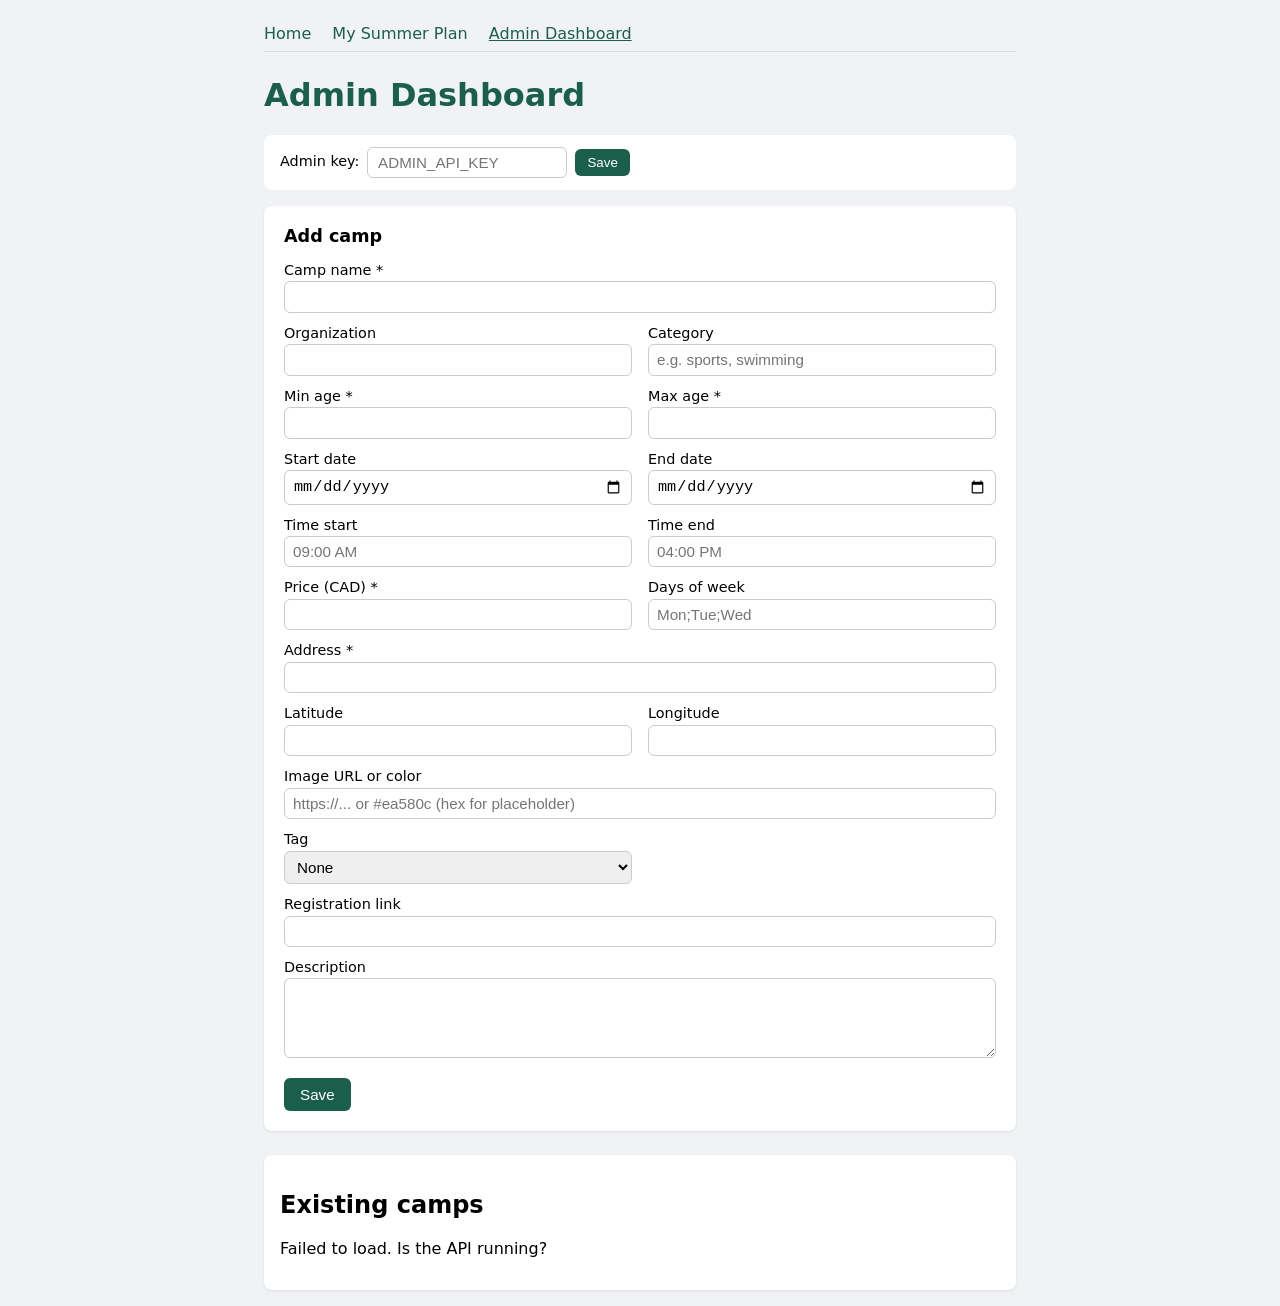
==== frontend/admin-dashboard.html @ 43dfdf32 "initial commit" ====
<!DOCTYPE html>
<html lang="en">
<head>
  <meta charset="UTF-8">
  <meta name="viewport" content="width=device-width, initial-scale=1.0">
  <title>Admin Dashboard — Summer Camp Finder</title>
  <style>
    * { box-sizing: border-box; }
    body { font-family: system-ui, -apple-system, sans-serif; max-width: 800px; margin: 0 auto; padding: 1rem 1.5rem; background: #f0f2f5; }
    .nav { margin-bottom: 1.5rem; padding: 0.5rem 0; border-bottom: 1px solid #ddd; }
    .nav a { margin-right: 1rem; color: #1a5f4a; text-decoration: none; font-weight: 500; }
    .nav a:hover { text-decoration: underline; }
    .nav a.active { text-decoration: underline; }
    h1 { color: #1a5f4a; margin-top: 0; }
    .auth-bar { background: #fff; padding: 0.75rem 1rem; border-radius: 8px; margin-bottom: 1rem; display: flex; align-items: center; gap: 0.5rem; flex-wrap: wrap; }
    .auth-bar input { padding: 0.35rem 0.6rem; border: 1px solid #ccc; border-radius: 6px; width: 200px; }
    .auth-bar button { padding: 0.35rem 0.75rem; background: #1a5f4a; color: #fff; border: none; border-radius: 6px; cursor: pointer; }
    .form-card { background: #fff; padding: 1.25rem; border-radius: 8px; margin-bottom: 1.5rem; box-shadow: 0 1px 3px rgba(0,0,0,0.08); }
    .form-card h2 { margin: 0 0 1rem 0; font-size: 1.1rem; }
    .form-grid { display: grid; grid-template-columns: 1fr 1fr; gap: 0.75rem 1rem; }
    .form-grid .full { grid-column: 1 / -1; }
    label { display: block; font-size: 0.9rem; font-weight: 500; margin-bottom: 0.2rem; }
    input, textarea, select { width: 100%; padding: 0.4rem 0.5rem; border: 1px solid #ccc; border-radius: 6px; font-size: 0.95rem; }
    textarea { min-height: 80px; resize: vertical; }
    .actions { margin-top: 1rem; display: flex; gap: 0.5rem; }
    .btn { padding: 0.5rem 1rem; border-radius: 6px; cursor: pointer; font-size: 0.95rem; border: none; }
    .btn-primary { background: #1a5f4a; color: #fff; }
    .btn-secondary { background: #e0e0e0; color: #333; }
    .btn-danger { background: #c00; color: #fff; }
    .list-card { background: #fff; padding: 1rem; border-radius: 8px; box-shadow: 0 1px 3px rgba(0,0,0,0.08); }
    .camp-row { display: flex; align-items: center; justify-content: space-between; padding: 0.5rem 0; border-bottom: 1px solid #eee; }
    .camp-row:last-child { border-bottom: none; }
    .camp-row .btns { display: flex; gap: 0.35rem; }
    .msg { padding: 0.5rem; border-radius: 6px; margin-bottom: 0.5rem; }
    .msg.ok { background: #d4edda; color: #155724; }
    .msg.err { background: #f8d7da; color: #721c24; }
    .hidden { display: none; }
    @media (max-width: 600px) { .form-grid { grid-template-columns: 1fr; } }
  </style>
</head>
<body>
  <nav class="nav">
    <a href="home-page.html">Home</a>
    <a href="my-summer-plan.html">My Summer Plan</a>
    <a href="admin-dashboard.html" class="active">Admin Dashboard</a>
  </nav>

  <h1>Admin Dashboard</h1>
  <div class="auth-bar">
    <label>Admin key:</label>
    <input type="password" id="adminKey" placeholder="ADMIN_API_KEY" />
    <button type="button" id="saveKey">Save</button>
    <span id="keySaved" style="font-size:0.85rem;color:#666;"></span>
  </div>

  <div class="form-card">
    <h2 id="formTitle">Add camp</h2>
    <div id="formMsg" class="msg hidden"></div>
    <form id="campForm">
      <input type="hidden" id="campId" />
      <div class="form-grid">
        <div class="full"><label>Camp name *</label><input type="text" id="name" required /></div>
        <div><label>Organization</label><input type="text" id="organization" /></div>
        <div><label>Category</label><input type="text" id="category" placeholder="e.g. sports, swimming" /></div>
        <div><label>Min age *</label><input type="number" id="age_min" min="0" required /></div>
        <div><label>Max age *</label><input type="number" id="age_max" min="0" required /></div>
        <div><label>Start date</label><input type="date" id="start_date" /></div>
        <div><label>End date</label><input type="date" id="end_date" /></div>
        <div><label>Time start</label><input type="text" id="time_start" placeholder="09:00 AM" /></div>
        <div><label>Time end</label><input type="text" id="time_end" placeholder="04:00 PM" /></div>
        <div><label>Price (CAD) *</label><input type="number" id="price" min="0" step="0.01" required /></div>
        <div><label>Days of week</label><input type="text" id="days_of_week" placeholder="Mon;Tue;Wed" /></div>
        <div class="full"><label>Address *</label><input type="text" id="address" required /></div>
        <div><label>Latitude</label><input type="number" id="latitude" step="any" /></div>
        <div><label>Longitude</label><input type="number" id="longitude" step="any" /></div>
        <div class="full"><label>Image URL or color</label><input type="text" id="image_url" placeholder="https://... or #ea580c (hex for placeholder)" /></div>
        <div><label>Tag</label><select id="tag"><option value="">None</option><option value="popular">Popular</option><option value="new">New</option><option value="favourite">Favourite</option></select></div>
        <div class="full"><label>Registration link</label><input type="url" id="registration_link" /></div>
        <div class="full"><label>Description</label><textarea id="description"></textarea></div>
      </div>
      <div class="actions">
        <button type="submit" class="btn btn-primary">Save</button>
        <button type="button" id="cancelEdit" class="btn btn-secondary hidden">Cancel</button>
      </div>
    </form>
  </div>

  <div class="list-card">
    <h2>Existing camps</h2>
    <div id="campList">Loading…</div>
  </div>

  <script>
    var API_BASE = window.location.protocol + '//' + window.location.hostname + ':8000';
    var KEY_STORAGE = 'summer_camp_admin_key';
    function getAdminKey() { return sessionStorage.getItem(KEY_STORAGE) || document.getElementById('adminKey').value || ''; }
    document.getElementById('saveKey').onclick = function () {
      var k = document.getElementById('adminKey').value.trim();
      if (k) { sessionStorage.setItem(KEY_STORAGE, k); document.getElementById('keySaved').textContent = 'Saved (this session)'; }
    };
    function showMsg(el, text, isErr) { el.textContent = text; el.className = 'msg ' + (isErr ? 'err' : 'ok'); el.classList.remove('hidden'); }
    function hideMsg(el) { el.classList.add('hidden'); }
    function getFormData() {
      var num = function (id) { var v = document.getElementById(id).value; return v === '' ? null : parseFloat(v); };
      return {
        name: document.getElementById('name').value.trim(),
        organization: document.getElementById('organization').value.trim() || null,
        age_min: parseInt(document.getElementById('age_min').value, 10),
        age_max: parseInt(document.getElementById('age_max').value, 10),
        start_date: document.getElementById('start_date').value || null,
        end_date: document.getElementById('end_date').value || null,
        time_start: document.getElementById('time_start').value.trim() || null,
        time_end: document.getElementById('time_end').value.trim() || null,
        price: parseFloat(document.getElementById('price').value, 10),
        category: document.getElementById('category').value.trim() || null,
        address: document.getElementById('address').value.trim(),
        latitude: num('latitude'),
        longitude: num('longitude'),
        registration_link: document.getElementById('registration_link').value.trim() || null,
        days_of_week: document.getElementById('days_of_week').value.trim() || null,
        description: document.getElementById('description').value.trim() || null,
        image_url: document.getElementById('image_url').value.trim() || null,
        tag: document.getElementById('tag').value.trim() || null
      };
    }
    function setFormData(camp) {
      document.getElementById('campId').value = camp.id || '';
      ['name','organization','category','age_min','age_max','start_date','end_date','time_start','time_end','price','days_of_week','address','latitude','longitude','image_url','tag','registration_link','description'].forEach(function (k) {
        var v = camp[k];
        if (v !== undefined && v !== null) document.getElementById(k).value = v;
      });
    }
    function clearForm() {
      document.getElementById('campForm').reset();
      document.getElementById('campId').value = '';
      document.getElementById('formTitle').textContent = 'Add camp';
      document.getElementById('cancelEdit').classList.add('hidden');
      hideMsg(document.getElementById('formMsg'));
    }
    function fetchApi(method, url, body) {
      var opts = { method: method, headers: { 'Content-Type': 'application/json' } };
      if (getAdminKey()) opts.headers['X-Admin-Key'] = getAdminKey();
      if (body) opts.body = JSON.stringify(body);
      return fetch(url, opts);
    }
    document.getElementById('campForm').onsubmit = function (e) {
      e.preventDefault();
      var msgEl = document.getElementById('formMsg');
      var id = document.getElementById('campId').value;
      var url = id ? API_BASE + '/camps/' + id : API_BASE + '/camps';
      var method = id ? 'PUT' : 'POST';
      fetchApi(method, url, getFormData())
        .then(function (res) {
          if (res.status === 401) { sessionStorage.removeItem(KEY_STORAGE); showMsg(msgEl, 'Invalid admin key.', true); return; }
          if (!res.ok) return res.json().then(function (j) { throw new Error(j.detail || res.statusText); });
          return res.json();
        })
        .then(function (camp) { if (camp) { showMsg(msgEl, id ? 'Updated.' : 'Added.', false); clearForm(); loadList(); } })
        .catch(function (err) { showMsg(msgEl, err.message || 'Request failed', true); });
    };
    document.getElementById('cancelEdit').onclick = clearForm;
    function loadList() {
      var el = document.getElementById('campList');
      fetch(API_BASE + '/camps').then(function (r) { return r.json(); })
        .then(function (camps) {
          if (camps.length === 0) { el.innerHTML = '<p style="color:#666;">No camps. Add one above.</p>'; return; }
          el.innerHTML = camps.map(function (c) {
            var price = typeof c.price === 'number' ? c.price : parseFloat(c.price);
            return '<div class="camp-row"><span><strong>' + (c.name || '').replace(/</g,'&lt;') + '</strong> · Ages ' + c.age_min + '–' + c.age_max + ' · $' + price + ' CAD</span><div class="btns"><button type="button" class="btn btn-secondary" data-id="' + c.id + '" data-action="edit">Edit</button><button type="button" class="btn btn-danger" data-id="' + c.id + '" data-action="delete">Delete</button></div></div>';
          }).join('');
          el.querySelectorAll('[data-action=edit]').forEach(function (btn) {
            btn.onclick = function () {
              fetch(API_BASE + '/camps/' + btn.getAttribute('data-id')).then(function (r) { return r.json(); })
                .then(function (camp) { setFormData(camp); document.getElementById('formTitle').textContent = 'Edit camp'; document.getElementById('cancelEdit').classList.remove('hidden'); });
            };
          });
          el.querySelectorAll('[data-action=delete]').forEach(function (btn) {
            btn.onclick = function () {
              if (!confirm('Delete this camp?')) return;
              fetchApi('DELETE', API_BASE + '/camps/' + btn.getAttribute('data-id'))
                .then(function (res) { if (res.status === 401) { alert('Set admin key first'); return; } if (!res.ok) throw new Error(); loadList(); })
                .catch(function () { alert('Delete failed'); });
            };
          });
        })
        .catch(function () { el.innerHTML = '<p class="err">Failed to load. Is the API running?</p>'; });
    }
    loadList();
  </script>
</body>
</html>
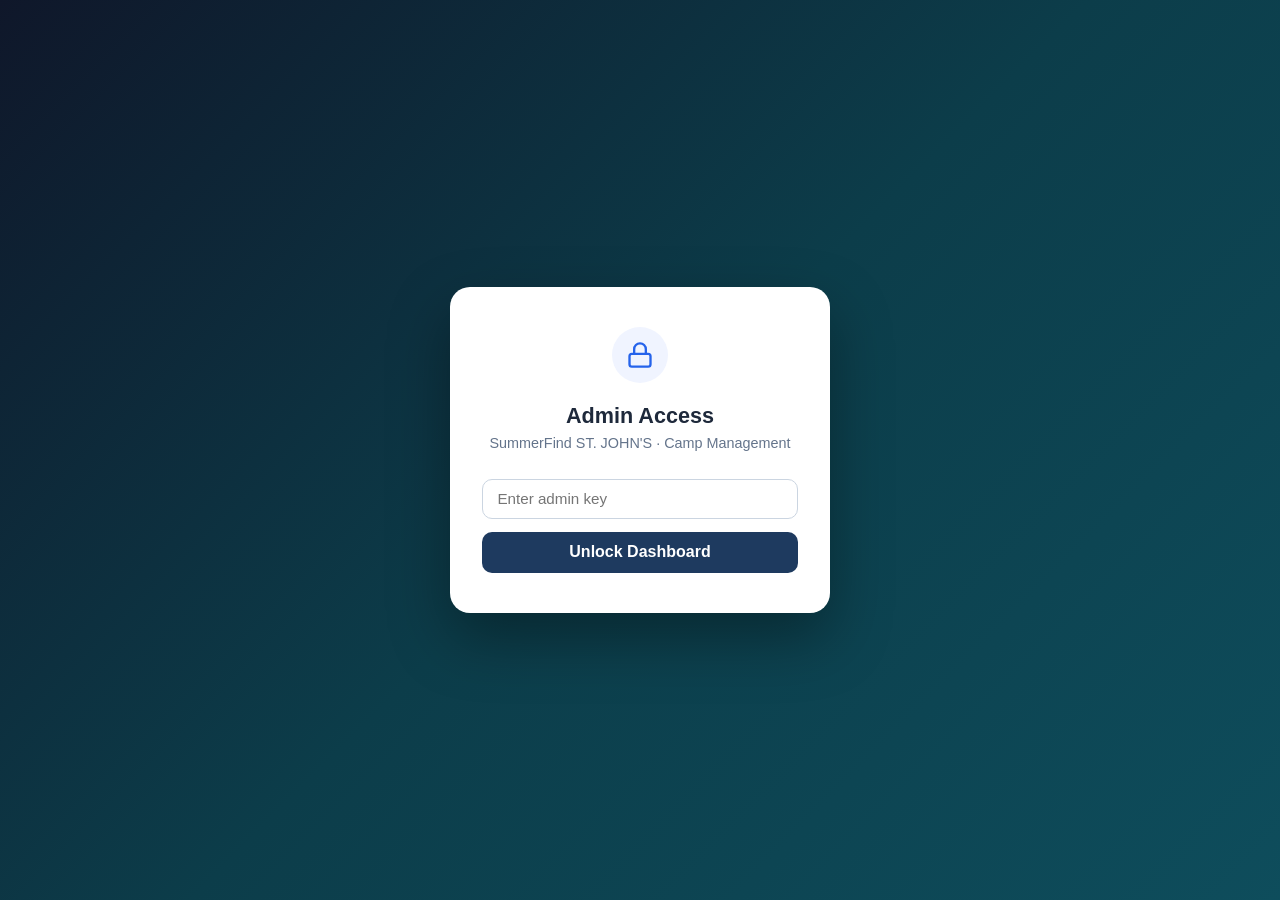
==== commit a77e659c: "admin management" ====
--- a/frontend/admin-dashboard.html
+++ b/frontend/admin-dashboard.html
@@ -1,105 +1,685 @@
 <!DOCTYPE html>
 <html lang="en">
 <head>
-  <meta charset="UTF-8">
-  <meta name="viewport" content="width=device-width, initial-scale=1.0">
-  <title>Admin Dashboard — Summer Camp Finder</title>
+  <meta charset="UTF-8" />
+  <meta name="viewport" content="width=device-width, initial-scale=1.0" />
+  <title>Admin Dashboard — SummerFind ST. JOHN'S</title>
   <style>
+    /* ── Base / shared ── */
+    :root {
+      --accent: #2563eb;
+      --accent-hover: #1d4ed8;
+      --navy: #1e3a5f;
+      --navy-hover: #16325a;
+      --radius: 12px;
+    }
     * { box-sizing: border-box; }
-    body { font-family: system-ui, -apple-system, sans-serif; max-width: 800px; margin: 0 auto; padding: 1rem 1.5rem; background: #f0f2f5; }
-    .nav { margin-bottom: 1.5rem; padding: 0.5rem 0; border-bottom: 1px solid #ddd; }
-    .nav a { margin-right: 1rem; color: #1a5f4a; text-decoration: none; font-weight: 500; }
-    .nav a:hover { text-decoration: underline; }
-    .nav a.active { text-decoration: underline; }
-    h1 { color: #1a5f4a; margin-top: 0; }
-    .auth-bar { background: #fff; padding: 0.75rem 1rem; border-radius: 8px; margin-bottom: 1rem; display: flex; align-items: center; gap: 0.5rem; flex-wrap: wrap; }
-    .auth-bar input { padding: 0.35rem 0.6rem; border: 1px solid #ccc; border-radius: 6px; width: 200px; }
-    .auth-bar button { padding: 0.35rem 0.75rem; background: #1a5f4a; color: #fff; border: none; border-radius: 6px; cursor: pointer; }
-    .form-card { background: #fff; padding: 1.25rem; border-radius: 8px; margin-bottom: 1.5rem; box-shadow: 0 1px 3px rgba(0,0,0,0.08); }
-    .form-card h2 { margin: 0 0 1rem 0; font-size: 1.1rem; }
+    body {
+      margin: 0;
+      min-height: 100vh;
+      font-family: -apple-system, BlinkMacSystemFont, "Segoe UI", Roboto, "Helvetica Neue", Arial, sans-serif;
+      background: #eef1f5;
+      color: #1e293b;
+    }
+
+    /* ── Header ── */
+    .header {
+      background: #fff;
+      box-shadow: 0 1px 3px rgba(0,0,0,0.08);
+      position: sticky;
+      top: 0;
+      z-index: 100;
+    }
+    .header-inner {
+      display: flex;
+      align-items: center;
+      justify-content: space-between;
+      padding: 0.85rem 2rem;
+      max-width: 1200px;
+      margin: 0 auto;
+      gap: 1rem;
+    }
+    .logo {
+      display: flex;
+      align-items: center;
+      gap: 0.5rem;
+      text-decoration: none;
+      color: var(--navy);
+      font-weight: 700;
+      font-size: 1.15rem;
+      white-space: nowrap;
+    }
+    .logo-icon-wrap {
+      display: flex; align-items: center; justify-content: center;
+      width: 36px; height: 36px;
+      background: #f0f4ff;
+      border-radius: 50%;
+    }
+    .logo-icon { width: 22px; height: 22px; color: var(--accent); }
+    .logo-sub { display: block; font-size: 0.65rem; font-weight: 600; color: #64748b; }
+    .nav { display: flex; gap: 0.25rem; }
+    .nav-link {
+      display: inline-flex; align-items: center; gap: 0.35rem;
+      padding: 0.45rem 0.85rem;
+      border-radius: 8px;
+      text-decoration: none;
+      color: #475569;
+      font-size: 0.9rem; font-weight: 500;
+      transition: background 0.15s, color 0.15s;
+    }
+    .nav-link:hover { background: #f1f5f9; color: #1e293b; }
+    .nav-link.active { background: var(--accent); color: #fff; }
+    .nav-icon { width: 16px; height: 16px; flex-shrink: 0; }
+    .btn-header {
+      display: inline-flex; align-items: center; gap: 0.4rem;
+      padding: 0.5rem 1.1rem;
+      background: var(--navy); color: #fff;
+      border-radius: 10px;
+      text-decoration: none;
+      font-size: 0.9rem; font-weight: 600;
+      transition: background 0.15s;
+      white-space: nowrap;
+    }
+    .btn-header:hover { background: var(--navy-hover); }
+    .btn-header svg { width: 16px; height: 16px; }
+
+    /* ── Auth bar ── */
+    .auth-bar {
+      background: #fff3cd;
+      border-bottom: 1px solid #fde68a;
+      padding: 0.5rem 2rem;
+    }
+    .auth-bar-inner {
+      max-width: 1200px;
+      margin: 0 auto;
+      display: flex;
+      align-items: center;
+      gap: 0.6rem;
+      flex-wrap: wrap;
+      font-size: 0.85rem;
+    }
+    .auth-bar label { font-weight: 600; color: #92400e; white-space: nowrap; }
+    .auth-bar input {
+      padding: 0.3rem 0.6rem;
+      border: 1px solid #fcd34d;
+      border-radius: 7px;
+      font-size: 0.85rem;
+      width: 200px;
+      background: #fffbeb;
+    }
+    .auth-bar button {
+      padding: 0.3rem 0.8rem;
+      background: var(--navy);
+      color: #fff;
+      border: none;
+      border-radius: 7px;
+      font-size: 0.85rem;
+      cursor: pointer;
+    }
+    #keySaved { color: #065f46; font-size: 0.8rem; }
+
+    /* ── Main ── */
+    .admin-main { padding: 2rem 1.5rem 4rem; }
+    .admin-wrap { max-width: 1200px; margin: 0 auto; }
+
+    /* ── Dashboard header ── */
+    .dashboard-head {
+      display: flex;
+      flex-wrap: wrap;
+      align-items: flex-end;
+      justify-content: space-between;
+      gap: 1rem;
+      margin-bottom: 2rem;
+    }
+    .dashboard-title { font-size: 1.75rem; font-weight: 800; color: #1e293b; margin: 0 0 0.25rem; }
+    .dashboard-subtitle { font-size: 0.95rem; color: #64748b; margin: 0; }
+    .btn-add-camp {
+      display: inline-flex; align-items: center; gap: 0.5rem;
+      padding: 0.65rem 1.25rem;
+      background: var(--navy); color: #fff;
+      border: none; border-radius: var(--radius);
+      font-size: 0.95rem; font-weight: 600;
+      cursor: pointer;
+      transition: background 0.2s;
+    }
+    .btn-add-camp:hover { background: var(--navy-hover); }
+    .btn-add-camp svg { width: 20px; height: 20px; }
+
+    /* ── Stat cards ── */
+    .stat-cards {
+      display: grid;
+      grid-template-columns: repeat(4, 1fr);
+      gap: 1.25rem;
+      margin-bottom: 2rem;
+    }
+    @media (max-width: 900px) { .stat-cards { grid-template-columns: repeat(2, 1fr); } }
+    @media (max-width: 480px) { .stat-cards { grid-template-columns: 1fr; } }
+    .stat-card {
+      display: flex; align-items: center; gap: 1rem;
+      padding: 1.25rem;
+      background: #fff;
+      border-radius: var(--radius);
+      box-shadow: 0 1px 3px rgba(0,0,0,0.08);
+    }
+    .stat-card-icon {
+      display: flex; align-items: center; justify-content: center;
+      width: 48px; height: 48px;
+      border-radius: 50%;
+      flex-shrink: 0;
+    }
+    .stat-card-icon svg { width: 24px; height: 24px; }
+    .stat-icon-blue   { background: #dbeafe; color: #2563eb; }
+    .stat-icon-purple { background: #ede9fe; color: #7c3aed; }
+    .stat-icon-green  { background: #dcfce7; color: #22c55e; }
+    .stat-icon-orange { background: #ffedd5; color: #ea580c; }
+    .stat-card-content { display: flex; flex-direction: column; gap: 0.15rem; }
+    .stat-card-value { font-size: 1.5rem; font-weight: 700; color: #1e293b; }
+    .stat-card-label { font-size: 0.85rem; color: #64748b; }
+
+    /* ── Table card ── */
+    .table-card {
+      background: #fff;
+      border-radius: var(--radius);
+      box-shadow: 0 1px 3px rgba(0,0,0,0.08);
+      overflow: hidden;
+    }
+    .table-card-head {
+      display: flex; align-items: center; gap: 0.5rem;
+      padding: 1.25rem 1.5rem;
+      border-bottom: 1px solid #e2e8f0;
+    }
+    .table-head-icon { width: 22px; height: 22px; color: #64748b; }
+    .table-card-title { font-size: 1.1rem; font-weight: 700; color: #1e293b; margin: 0; }
+    .table-wrap { overflow-x: auto; }
+    .admin-table { width: 100%; border-collapse: collapse; font-size: 0.9rem; }
+    .admin-table th {
+      text-align: left;
+      padding: 0.85rem 1.25rem;
+      font-weight: 600; font-size: 0.75rem; letter-spacing: 0.05em;
+      color: #64748b; text-transform: uppercase;
+      background: #f8fafc;
+      border-bottom: 1px solid #e2e8f0;
+    }
+    .admin-table td {
+      padding: 1rem 1.25rem;
+      color: #334155;
+      border-bottom: 1px solid #f1f5f9;
+    }
+    .admin-table tbody tr:nth-child(even) { background: #fafbfc; }
+    .admin-table tbody tr:hover { background: #f0f4ff; }
+    .admin-table td strong { color: #1e293b; }
+    .category-badge {
+      display: inline-block;
+      padding: 0.25rem 0.65rem;
+      background: #f1f5f9; color: #475569;
+      border-radius: 999px;
+      font-size: 0.8rem; font-weight: 500;
+    }
+    .action-btns { display: flex; align-items: center; gap: 0.35rem; }
+    .action-btn {
+      display: inline-flex; align-items: center; justify-content: center;
+      width: 32px; height: 32px;
+      padding: 0;
+      border: 1px solid transparent;
+      border-radius: 50%;
+      background: transparent;
+      cursor: pointer;
+      transition: background 0.15s, border-color 0.15s;
+    }
+    .action-btn svg { width: 16px; height: 16px; }
+    .action-edit   { border-color: #2563eb; color: #2563eb; }
+    .action-edit:hover   { background: #dbeafe; }
+    .action-delete { border-color: #dc2626; color: #dc2626; }
+    .action-delete:hover { background: #fee2e2; }
+    .action-view   { border-color: #0891b2; color: #0891b2; }
+    .action-view:hover   { background: #cffafe; }
+    .empty-row td { text-align: center; color: #94a3b8; padding: 2.5rem; }
+
+    /* ── Modal ── */
+    .modal-backdrop {
+      display: none;
+      position: fixed; inset: 0;
+      background: rgba(15,23,42,0.5);
+      z-index: 200;
+      align-items: flex-start;
+      justify-content: center;
+      padding: 2rem 1rem;
+      overflow-y: auto;
+    }
+    .modal-backdrop.open { display: flex; }
+    .modal {
+      background: #fff;
+      border-radius: 16px;
+      width: 100%;
+      max-width: 680px;
+      box-shadow: 0 20px 60px rgba(0,0,0,0.25);
+      margin: auto;
+    }
+    .modal-header {
+      display: flex; align-items: center; justify-content: space-between;
+      padding: 1.25rem 1.5rem;
+      border-bottom: 1px solid #e2e8f0;
+    }
+    .modal-title { font-size: 1.15rem; font-weight: 700; color: #1e293b; margin: 0; }
+    .modal-close {
+      background: none; border: none; cursor: pointer;
+      color: #64748b; padding: 0.25rem;
+      border-radius: 6px;
+      display: flex;
+      transition: color 0.15s, background 0.15s;
+    }
+    .modal-close:hover { color: #1e293b; background: #f1f5f9; }
+    .modal-close svg { width: 22px; height: 22px; }
+    .modal-body { padding: 1.5rem; }
+    .modal-msg { padding: 0.6rem 0.9rem; border-radius: 8px; margin-bottom: 1rem; font-size: 0.9rem; }
+    .modal-msg.ok  { background: #d1fae5; color: #065f46; }
+    .modal-msg.err { background: #fee2e2; color: #991b1b; }
+    .hidden { display: none !important; }
+
+    /* Form grid inside modal */
     .form-grid { display: grid; grid-template-columns: 1fr 1fr; gap: 0.75rem 1rem; }
     .form-grid .full { grid-column: 1 / -1; }
-    label { display: block; font-size: 0.9rem; font-weight: 500; margin-bottom: 0.2rem; }
-    input, textarea, select { width: 100%; padding: 0.4rem 0.5rem; border: 1px solid #ccc; border-radius: 6px; font-size: 0.95rem; }
-    textarea { min-height: 80px; resize: vertical; }
-    .actions { margin-top: 1rem; display: flex; gap: 0.5rem; }
-    .btn { padding: 0.5rem 1rem; border-radius: 6px; cursor: pointer; font-size: 0.95rem; border: none; }
-    .btn-primary { background: #1a5f4a; color: #fff; }
-    .btn-secondary { background: #e0e0e0; color: #333; }
-    .btn-danger { background: #c00; color: #fff; }
-    .list-card { background: #fff; padding: 1rem; border-radius: 8px; box-shadow: 0 1px 3px rgba(0,0,0,0.08); }
-    .camp-row { display: flex; align-items: center; justify-content: space-between; padding: 0.5rem 0; border-bottom: 1px solid #eee; }
-    .camp-row:last-child { border-bottom: none; }
-    .camp-row .btns { display: flex; gap: 0.35rem; }
-    .msg { padding: 0.5rem; border-radius: 6px; margin-bottom: 0.5rem; }
-    .msg.ok { background: #d4edda; color: #155724; }
-    .msg.err { background: #f8d7da; color: #721c24; }
-    .hidden { display: none; }
-    @media (max-width: 600px) { .form-grid { grid-template-columns: 1fr; } }
+    @media (max-width: 520px) { .form-grid { grid-template-columns: 1fr; } }
+    .form-field label { display: block; font-size: 0.85rem; font-weight: 600; color: #475569; margin-bottom: 0.3rem; }
+    .form-field input,
+    .form-field select,
+    .form-field textarea {
+      width: 100%; padding: 0.5rem 0.65rem;
+      border: 1px solid #cbd5e1; border-radius: 8px;
+      font-size: 0.9rem; color: #1e293b;
+      background: #fff;
+      transition: border-color 0.15s, box-shadow 0.15s;
+    }
+    .form-field input:focus,
+    .form-field select:focus,
+    .form-field textarea:focus {
+      outline: none;
+      border-color: var(--accent);
+      box-shadow: 0 0 0 3px rgba(37,99,235,0.12);
+    }
+    .form-field textarea { min-height: 80px; resize: vertical; }
+    .modal-actions {
+      display: flex; gap: 0.6rem; justify-content: flex-end;
+      margin-top: 1.25rem;
+    }
+    .btn-modal-save {
+      padding: 0.55rem 1.3rem;
+      background: var(--navy); color: #fff;
+      border: none; border-radius: 9px;
+      font-size: 0.95rem; font-weight: 600;
+      cursor: pointer; transition: background 0.15s;
+    }
+    .btn-modal-save:hover { background: var(--navy-hover); }
+    .btn-modal-cancel {
+      padding: 0.55rem 1.1rem;
+      background: #e2e8f0; color: #475569;
+      border: none; border-radius: 9px;
+      font-size: 0.95rem; font-weight: 500;
+      cursor: pointer; transition: background 0.15s;
+    }
+    .btn-modal-cancel:hover { background: #cbd5e1; }
+
+    @media (max-width: 700px) {
+      .header-inner { padding: 0.75rem 1rem; }
+      .admin-main { padding: 1.25rem 1rem 3rem; }
+      .nav-link span { display: none; }
+    }
+
+    /* ── Login gate ── */
+    #loginGate {
+      position: fixed; inset: 0; z-index: 1000;
+      background: linear-gradient(135deg, #0f172a 0%, #0c3d4a 50%, #0e4d5c 100%);
+      display: flex; align-items: center; justify-content: center;
+      padding: 1.5rem;
+    }
+    #loginGate.hidden { display: none; }
+    .login-card {
+      background: #fff;
+      border-radius: 20px;
+      padding: 2.5rem 2rem;
+      width: 100%; max-width: 380px;
+      box-shadow: 0 25px 60px rgba(0,0,0,0.35);
+      text-align: center;
+    }
+    .login-icon {
+      width: 56px; height: 56px;
+      background: #f0f4ff; border-radius: 50%;
+      display: flex; align-items: center; justify-content: center;
+      margin: 0 auto 1.25rem;
+    }
+    .login-icon svg { width: 28px; height: 28px; color: var(--accent); }
+    .login-title { font-size: 1.35rem; font-weight: 800; color: #1e293b; margin: 0 0 0.35rem; }
+    .login-sub   { font-size: 0.9rem; color: #64748b; margin: 0 0 1.75rem; }
+    .login-input {
+      width: 100%; padding: 0.65rem 0.9rem;
+      border: 1.5px solid #cbd5e1; border-radius: 10px;
+      font-size: 0.95rem; color: #1e293b;
+      margin-bottom: 0.85rem;
+      transition: border-color 0.15s, box-shadow 0.15s;
+    }
+    .login-input:focus { outline: none; border-color: var(--accent); box-shadow: 0 0 0 3px rgba(37,99,235,0.12); }
+    .login-btn {
+      width: 100%; padding: 0.7rem;
+      background: var(--navy); color: #fff;
+      border: none; border-radius: 10px;
+      font-size: 1rem; font-weight: 600;
+      cursor: pointer; transition: background 0.15s;
+    }
+    .login-btn:hover { background: var(--navy-hover); }
+    .login-btn:disabled { background: #94a3b8; cursor: not-allowed; }
+    .login-err {
+      margin-top: 0.75rem;
+      padding: 0.5rem 0.75rem;
+      background: #fee2e2; color: #991b1b;
+      border-radius: 8px; font-size: 0.85rem;
+    }
+    .logout-btn {
+      display: inline-flex; align-items: center; gap: 0.35rem;
+      padding: 0.35rem 0.8rem;
+      background: none; border: 1px solid #e2e8f0;
+      border-radius: 8px; color: #64748b;
+      font-size: 0.8rem; cursor: pointer;
+      transition: background 0.15s, color 0.15s;
+    }
+    .logout-btn:hover { background: #fee2e2; color: #dc2626; border-color: #fca5a5; }
+    .logout-btn svg { width: 14px; height: 14px; }
   </style>
 </head>
 <body>
-  <nav class="nav">
-    <a href="home-page.html">Home</a>
-    <a href="my-summer-plan.html">My Summer Plan</a>
-    <a href="admin-dashboard.html" class="active">Admin Dashboard</a>
-  </nav>
-
-  <h1>Admin Dashboard</h1>
-  <div class="auth-bar">
-    <label>Admin key:</label>
-    <input type="password" id="adminKey" placeholder="ADMIN_API_KEY" />
-    <button type="button" id="saveKey">Save</button>
-    <span id="keySaved" style="font-size:0.85rem;color:#666;"></span>
+
+  <!-- Login gate (covers everything until authenticated) -->
+  <div id="loginGate">
+    <div class="login-card">
+      <div class="login-icon">
+        <svg viewBox="0 0 24 24" fill="none" stroke="currentColor" stroke-width="2">
+          <rect x="3" y="11" width="18" height="11" rx="2"/><path d="M7 11V7a5 5 0 0110 0v4"/>
+        </svg>
+      </div>
+      <h1 class="login-title">Admin Access</h1>
+      <p class="login-sub">SummerFind ST. JOHN'S · Camp Management</p>
+      <input type="password" id="loginKey" class="login-input" placeholder="Enter admin key" autocomplete="current-password" />
+      <button type="button" id="loginBtn" class="login-btn">Unlock Dashboard</button>
+      <div id="loginErr" class="login-err hidden"></div>
+    </div>
   </div>
 
-  <div class="form-card">
-    <h2 id="formTitle">Add camp</h2>
-    <div id="formMsg" class="msg hidden"></div>
-    <form id="campForm">
-      <input type="hidden" id="campId" />
-      <div class="form-grid">
-        <div class="full"><label>Camp name *</label><input type="text" id="name" required /></div>
-        <div><label>Organization</label><input type="text" id="organization" /></div>
-        <div><label>Category</label><input type="text" id="category" placeholder="e.g. sports, swimming" /></div>
-        <div><label>Min age *</label><input type="number" id="age_min" min="0" required /></div>
-        <div><label>Max age *</label><input type="number" id="age_max" min="0" required /></div>
-        <div><label>Start date</label><input type="date" id="start_date" /></div>
-        <div><label>End date</label><input type="date" id="end_date" /></div>
-        <div><label>Time start</label><input type="text" id="time_start" placeholder="09:00 AM" /></div>
-        <div><label>Time end</label><input type="text" id="time_end" placeholder="04:00 PM" /></div>
-        <div><label>Price (CAD) *</label><input type="number" id="price" min="0" step="0.01" required /></div>
-        <div><label>Days of week</label><input type="text" id="days_of_week" placeholder="Mon;Tue;Wed" /></div>
-        <div class="full"><label>Address *</label><input type="text" id="address" required /></div>
-        <div><label>Latitude</label><input type="number" id="latitude" step="any" /></div>
-        <div><label>Longitude</label><input type="number" id="longitude" step="any" /></div>
-        <div class="full"><label>Image URL or color</label><input type="text" id="image_url" placeholder="https://... or #ea580c (hex for placeholder)" /></div>
-        <div><label>Tag</label><select id="tag"><option value="">None</option><option value="popular">Popular</option><option value="new">New</option><option value="favourite">Favourite</option></select></div>
-        <div class="full"><label>Registration link</label><input type="url" id="registration_link" /></div>
-        <div class="full"><label>Description</label><textarea id="description"></textarea></div>
+  <!-- Header -->
+  <header class="header">
+    <div class="header-inner">
+      <a href="home-page.html" class="logo">
+        <span class="logo-icon-wrap">
+          <svg class="logo-icon" viewBox="0 0 24 24" fill="none" stroke="currentColor" stroke-width="2">
+            <circle cx="12" cy="12" r="5"/><path d="M12 1v2M12 21v2M4.22 4.22l1.42 1.42M18.36 18.36l1.42 1.42M1 12h2M21 12h2M4.22 19.78l1.42-1.42M18.36 5.64l1.42-1.42"/>
+          </svg>
+        </span>
+        <span>SummerFind <span class="logo-sub">ST. JOHN'S</span></span>
+      </a>
+      <nav class="nav">
+        <a href="home-page.html" class="nav-link">
+          <svg class="nav-icon" viewBox="0 0 24 24" fill="none" stroke="currentColor" stroke-width="2"><circle cx="11" cy="11" r="8"/><path d="M21 21l-4.35-4.35"/></svg>
+          <span>Find Camps</span>
+        </a>
+        <a href="my-summer-plan.html" class="nav-link">
+          <svg class="nav-icon" viewBox="0 0 24 24" fill="none" stroke="currentColor" stroke-width="2"><rect x="3" y="4" width="18" height="18" rx="2"/><path d="M16 2v4M8 2v4M3 10h18"/></svg>
+          <span>My Summer Plan</span>
+        </a>
+        <a href="admin-dashboard.html" class="nav-link active">
+          <svg class="nav-icon" viewBox="0 0 24 24" fill="none" stroke="currentColor" stroke-width="2"><circle cx="12" cy="12" r="3"/><path d="M12 1v2M12 21v2M4.22 4.22l1.42 1.42M18.36 18.36l1.42 1.42M1 12h2M21 12h2M4.22 19.78l1.42-1.42M18.36 5.64l1.42-1.42"/></svg>
+          <span>Admin</span>
+        </a>
+      </nav>
+      <a href="home-page.html" class="btn-header">
+        <svg viewBox="0 0 24 24" fill="none" stroke="currentColor" stroke-width="2"><circle cx="11" cy="11" r="8"/><path d="M21 21l-4.35-4.35"/></svg>
+        Search Camps
+      </a>
+      <button type="button" class="logout-btn" id="logoutBtn" title="Sign out">
+        <svg viewBox="0 0 24 24" fill="none" stroke="currentColor" stroke-width="2"><path d="M9 21H5a2 2 0 01-2-2V5a2 2 0 012-2h4M16 17l5-5-5-5M21 12H9"/></svg>
+        Sign out
+      </button>
+    </div>
+  </header>
+
+  <main class="admin-main">
+    <div class="admin-wrap">
+
+      <!-- Dashboard header -->
+      <div class="dashboard-head">
+        <div>
+          <h1 class="dashboard-title">Admin Dashboard</h1>
+          <p class="dashboard-subtitle">Manage summer camp listings for St. John's</p>
+        </div>
+        <button type="button" class="btn-add-camp" id="btnAddCamp">
+          <svg viewBox="0 0 24 24" fill="none" stroke="currentColor" stroke-width="2"><path d="M12 5v14M5 12h14"/></svg>
+          Add New Camp
+        </button>
       </div>
-      <div class="actions">
-        <button type="submit" class="btn btn-primary">Save</button>
-        <button type="button" id="cancelEdit" class="btn btn-secondary hidden">Cancel</button>
+
+      <!-- Stat cards -->
+      <div class="stat-cards">
+        <div class="stat-card">
+          <div class="stat-card-icon stat-icon-blue">
+            <svg viewBox="0 0 24 24" fill="none" stroke="currentColor" stroke-width="2"><path d="M4 10h16v10H4z"/><path d="M4 10l4-6 4 4 4-4 4 6"/></svg>
+          </div>
+          <div class="stat-card-content">
+            <span class="stat-card-value" id="statTotal">—</span>
+            <span class="stat-card-label">Total Camps</span>
+          </div>
+        </div>
+        <div class="stat-card">
+          <div class="stat-card-icon stat-icon-purple">
+            <svg viewBox="0 0 24 24" fill="none" stroke="currentColor" stroke-width="2"><path d="M20.59 13.41l-7.17 7.17a2 2 0 01-2.83 0L2 12V2h10l8.59 8.59a2 2 0 010 2.82z"/><line x1="7" y1="7" x2="7.01" y2="7"/></svg>
+          </div>
+          <div class="stat-card-content">
+            <span class="stat-card-value" id="statCategories">—</span>
+            <span class="stat-card-label">Categories</span>
+          </div>
+        </div>
+        <div class="stat-card">
+          <div class="stat-card-icon stat-icon-green">
+            <svg viewBox="0 0 24 24" fill="none" stroke="currentColor" stroke-width="2"><line x1="12" y1="1" x2="12" y2="23"/><path d="M17 5H9.5a3.5 3.5 0 000 7h5a3.5 3.5 0 010 7H6"/></svg>
+          </div>
+          <div class="stat-card-content">
+            <span class="stat-card-value" id="statAvgPrice">—</span>
+            <span class="stat-card-label">Avg. Price</span>
+          </div>
+        </div>
+        <div class="stat-card">
+          <div class="stat-card-icon stat-icon-orange">
+            <svg viewBox="0 0 24 24" fill="none" stroke="currentColor" stroke-width="2"><path d="M17 21v-2a4 4 0 00-4-4H5a4 4 0 00-4 4v2"/><circle cx="9" cy="7" r="4"/><path d="M23 21v-2a4 4 0 00-3-3.87M16 3.13a4 4 0 010 7.75"/></svg>
+          </div>
+          <div class="stat-card-content">
+            <span class="stat-card-value" id="statAgeRange">—</span>
+            <span class="stat-card-label">Age Range</span>
+          </div>
+        </div>
       </div>
-    </form>
+
+      <!-- Camps table -->
+      <div class="table-card">
+        <div class="table-card-head">
+          <svg class="table-head-icon" viewBox="0 0 24 24" fill="none" stroke="currentColor" stroke-width="2"><line x1="8" y1="6" x2="21" y2="6"/><line x1="8" y1="12" x2="21" y2="12"/><line x1="8" y1="18" x2="21" y2="18"/><line x1="3" y1="6" x2="3.01" y2="6"/><line x1="3" y1="12" x2="3.01" y2="12"/><line x1="3" y1="18" x2="3.01" y2="18"/></svg>
+          <h2 class="table-card-title" id="tableTitle">All Camps</h2>
+        </div>
+        <div class="table-wrap">
+          <table class="admin-table">
+            <thead>
+              <tr>
+                <th>Camp Name</th>
+                <th>Organization</th>
+                <th>Ages</th>
+                <th>Dates</th>
+                <th>Price</th>
+                <th>Category</th>
+                <th>Actions</th>
+              </tr>
+            </thead>
+            <tbody id="campTableBody">
+              <tr><td colspan="7" style="text-align:center;padding:2rem;color:#94a3b8;">Loading…</td></tr>
+            </tbody>
+          </table>
+        </div>
+      </div>
+
+    </div>
+  </main>
+
+  <!-- Add / Edit Modal -->
+  <div class="modal-backdrop" id="modalBackdrop">
+    <div class="modal" role="dialog" aria-modal="true" aria-labelledby="modalTitle">
+      <div class="modal-header">
+        <h2 class="modal-title" id="modalTitle">Add New Camp</h2>
+        <button class="modal-close" id="modalClose" aria-label="Close">
+          <svg viewBox="0 0 24 24" fill="none" stroke="currentColor" stroke-width="2"><path d="M18 6L6 18M6 6l12 12"/></svg>
+        </button>
+      </div>
+      <div class="modal-body">
+        <div id="modalMsg" class="modal-msg hidden"></div>
+        <form id="campForm">
+          <input type="hidden" id="campId" />
+          <div class="form-grid">
+            <div class="form-field full"><label>Camp name *</label><input type="text" id="name" required /></div>
+            <div class="form-field"><label>Organization</label><input type="text" id="organization" /></div>
+            <div class="form-field"><label>Category</label><input type="text" id="category" placeholder="e.g. sports, swimming" /></div>
+            <div class="form-field"><label>Min age *</label><input type="number" id="age_min" min="0" required /></div>
+            <div class="form-field"><label>Max age *</label><input type="number" id="age_max" min="0" required /></div>
+            <div class="form-field"><label>Start date</label><input type="date" id="start_date" /></div>
+            <div class="form-field"><label>End date</label><input type="date" id="end_date" /></div>
+            <div class="form-field"><label>Time start</label><input type="text" id="time_start" placeholder="09:00 AM" /></div>
+            <div class="form-field"><label>Time end</label><input type="text" id="time_end" placeholder="04:00 PM" /></div>
+            <div class="form-field"><label>Price (CAD) *</label><input type="number" id="price" min="0" step="0.01" required /></div>
+            <div class="form-field"><label>Days of week</label><input type="text" id="days_of_week" placeholder="Mon;Tue;Wed" /></div>
+            <div class="form-field full"><label>Address *</label><input type="text" id="address" required /></div>
+            <div class="form-field"><label>Latitude</label><input type="number" id="latitude" step="any" /></div>
+            <div class="form-field"><label>Longitude</label><input type="number" id="longitude" step="any" /></div>
+            <div class="form-field full"><label>Image URL or hex color</label><input type="text" id="image_url" placeholder="https://... or #ea580c" /></div>
+            <div class="form-field"><label>Tag</label><select id="tag"><option value="">None</option><option value="popular">Popular</option><option value="new">New</option><option value="favourite">Favourite</option></select></div>
+            <div class="form-field full"><label>Registration link</label><input type="url" id="registration_link" /></div>
+            <div class="form-field full"><label>Description</label><textarea id="description"></textarea></div>
+          </div>
+          <div class="modal-actions">
+            <button type="button" class="btn-modal-cancel" id="modalCancel">Cancel</button>
+            <button type="submit" class="btn-modal-save" id="modalSave">Save Camp</button>
+          </div>
+        </form>
+      </div>
+    </div>
   </div>
 
-  <div class="list-card">
-    <h2>Existing camps</h2>
-    <div id="campList">Loading…</div>
-  </div>
-
   <script>
-    var API_BASE = window.location.protocol + '//' + window.location.hostname + ':8000';
+    var API_BASE = '/api';
     var KEY_STORAGE = 'summer_camp_admin_key';
-    function getAdminKey() { return sessionStorage.getItem(KEY_STORAGE) || document.getElementById('adminKey').value || ''; }
-    document.getElementById('saveKey').onclick = function () {
-      var k = document.getElementById('adminKey').value.trim();
-      if (k) { sessionStorage.setItem(KEY_STORAGE, k); document.getElementById('keySaved').textContent = 'Saved (this session)'; }
+
+    /* ── Login gate ── */
+    function getAdminKey() { return sessionStorage.getItem(KEY_STORAGE) || ''; }
+
+    function showLoginErr(msg) {
+      var el = document.getElementById('loginErr');
+      el.textContent = msg;
+      el.classList.remove('hidden');
+    }
+
+    function unlockDashboard(key) {
+      sessionStorage.setItem(KEY_STORAGE, key);
+      document.getElementById('loginGate').classList.add('hidden');
+      loadList();
+    }
+
+    function doLogin() {
+      var key = document.getElementById('loginKey').value.trim();
+      if (!key) { showLoginErr('Please enter the admin key.'); return; }
+      var btn = document.getElementById('loginBtn');
+      btn.disabled = true;
+      btn.textContent = 'Verifying…';
+      document.getElementById('loginErr').classList.add('hidden');
+      fetch(API_BASE + '/admin/ping', {
+        headers: { 'X-Admin-Key': key }
+      })
+      .then(function (res) {
+        if (res.ok) {
+          unlockDashboard(key);
+        } else if (res.status === 401) {
+          showLoginErr('Incorrect admin key. Please try again.');
+        } else if (res.status === 503) {
+          showLoginErr('Admin key is not configured on the server. Set ADMIN_API_KEY in .env');
+        } else {
+          showLoginErr('Server error (' + res.status + '). Is the API running?');
+        }
+      })
+      .catch(function () {
+        showLoginErr('Cannot reach the server. Is Docker running?');
+      })
+      .finally(function () {
+        btn.disabled = false;
+        btn.textContent = 'Unlock Dashboard';
+      });
+    }
+
+    document.getElementById('loginBtn').onclick = doLogin;
+    document.getElementById('loginKey').addEventListener('keydown', function (e) {
+      if (e.key === 'Enter') doLogin();
+    });
+
+    /* Sign out */
+    document.getElementById('logoutBtn').onclick = function () {
+      sessionStorage.removeItem(KEY_STORAGE);
+      document.getElementById('loginKey').value = '';
+      document.getElementById('loginErr').classList.add('hidden');
+      document.getElementById('loginGate').classList.remove('hidden');
     };
-    function showMsg(el, text, isErr) { el.textContent = text; el.className = 'msg ' + (isErr ? 'err' : 'ok'); el.classList.remove('hidden'); }
-    function hideMsg(el) { el.classList.add('hidden'); }
+
+    /* Auto-login if key already in session */
+    (function () {
+      var saved = getAdminKey();
+      if (!saved) return; // show login gate
+      fetch(API_BASE + '/admin/ping', { headers: { 'X-Admin-Key': saved } })
+        .then(function (res) {
+          if (res.ok) { unlockDashboard(saved); }
+          else { sessionStorage.removeItem(KEY_STORAGE); /* stay on login gate */ }
+        })
+        .catch(function () { /* stay on login gate */ });
+    })();
+
+    /* ── Modal helpers ── */
+    function openModal(title) {
+      document.getElementById('modalTitle').textContent = title;
+      document.getElementById('modalBackdrop').classList.add('open');
+      document.getElementById('modalMsg').classList.add('hidden');
+      document.body.style.overflow = 'hidden';
+    }
+    function closeModal() {
+      document.getElementById('modalBackdrop').classList.remove('open');
+      document.getElementById('campForm').reset();
+      document.getElementById('campId').value = '';
+      document.getElementById('modalMsg').classList.add('hidden');
+      document.body.style.overflow = '';
+    }
+    document.getElementById('modalClose').onclick = closeModal;
+    document.getElementById('modalCancel').onclick = closeModal;
+    document.getElementById('modalBackdrop').addEventListener('click', function (e) {
+      if (e.target === this) closeModal();
+    });
+    document.addEventListener('keydown', function (e) { if (e.key === 'Escape') closeModal(); });
+
+    document.getElementById('btnAddCamp').onclick = function () {
+      openModal('Add New Camp');
+      document.getElementById('modalSave').textContent = 'Add Camp';
+    };
+
+    function showMsg(text, isErr) {
+      var el = document.getElementById('modalMsg');
+      el.textContent = text;
+      el.className = 'modal-msg ' + (isErr ? 'err' : 'ok');
+    }
+
+    /* ── API helper ── */
+    function fetchApi(method, url, body) {
+      var opts = { method: method, headers: { 'Content-Type': 'application/json' } };
+      if (getAdminKey()) opts.headers['X-Admin-Key'] = getAdminKey();
+      if (body) opts.body = JSON.stringify(body);
+      return fetch(url, opts);
+    }
+
+    /* ── Form data ── */
     function getFormData() {
       var num = function (id) { var v = document.getElementById(id).value; return v === '' ? null : parseFloat(v); };
       return {
@@ -111,7 +691,7 @@
         end_date: document.getElementById('end_date').value || null,
         time_start: document.getElementById('time_start').value.trim() || null,
         time_end: document.getElementById('time_end').value.trim() || null,
-        price: parseFloat(document.getElementById('price').value, 10),
+        price: parseFloat(document.getElementById('price').value),
         category: document.getElementById('category').value.trim() || null,
         address: document.getElementById('address').value.trim(),
         latitude: num('latitude'),
@@ -120,71 +700,149 @@
         days_of_week: document.getElementById('days_of_week').value.trim() || null,
         description: document.getElementById('description').value.trim() || null,
         image_url: document.getElementById('image_url').value.trim() || null,
-        tag: document.getElementById('tag').value.trim() || null
+        tag: document.getElementById('tag').value || null
       };
     }
     function setFormData(camp) {
-      document.getElementById('campId').value = camp.id || '';
       ['name','organization','category','age_min','age_max','start_date','end_date','time_start','time_end','price','days_of_week','address','latitude','longitude','image_url','tag','registration_link','description'].forEach(function (k) {
         var v = camp[k];
         if (v !== undefined && v !== null) document.getElementById(k).value = v;
       });
     }
-    function clearForm() {
-      document.getElementById('campForm').reset();
-      document.getElementById('campId').value = '';
-      document.getElementById('formTitle').textContent = 'Add camp';
-      document.getElementById('cancelEdit').classList.add('hidden');
-      hideMsg(document.getElementById('formMsg'));
-    }
-    function fetchApi(method, url, body) {
-      var opts = { method: method, headers: { 'Content-Type': 'application/json' } };
-      if (getAdminKey()) opts.headers['X-Admin-Key'] = getAdminKey();
-      if (body) opts.body = JSON.stringify(body);
-      return fetch(url, opts);
-    }
+
+    /* ── Form submit ── */
     document.getElementById('campForm').onsubmit = function (e) {
       e.preventDefault();
-      var msgEl = document.getElementById('formMsg');
       var id = document.getElementById('campId').value;
       var url = id ? API_BASE + '/camps/' + id : API_BASE + '/camps';
       var method = id ? 'PUT' : 'POST';
       fetchApi(method, url, getFormData())
         .then(function (res) {
-          if (res.status === 401) { sessionStorage.removeItem(KEY_STORAGE); showMsg(msgEl, 'Invalid admin key.', true); return; }
+          if (res.status === 401) { sessionStorage.removeItem(KEY_STORAGE); showMsg('Invalid admin key — please update the key above.', true); return null; }
           if (!res.ok) return res.json().then(function (j) { throw new Error(j.detail || res.statusText); });
           return res.json();
         })
-        .then(function (camp) { if (camp) { showMsg(msgEl, id ? 'Updated.' : 'Added.', false); clearForm(); loadList(); } })
-        .catch(function (err) { showMsg(msgEl, err.message || 'Request failed', true); });
+        .then(function (camp) {
+          if (!camp) return;
+          showMsg(id ? '✓ Camp updated successfully.' : '✓ Camp added successfully.', false);
+          setTimeout(function () { closeModal(); loadList(); }, 900);
+        })
+        .catch(function (err) { showMsg(err.message || 'Request failed', true); });
     };
-    document.getElementById('cancelEdit').onclick = clearForm;
+
+    /* ── Load + render table ── */
+    function escapeHtml(s) {
+      if (s == null) return '';
+      var d = document.createElement('div'); d.textContent = s; return d.innerHTML;
+    }
+    function formatDate(d) {
+      if (!d) return '—';
+      var parts = (d + '').split('-');
+      if (parts.length < 3) return d;
+      var months = ['Jan','Feb','Mar','Apr','May','Jun','Jul','Aug','Sep','Oct','Nov','Dec'];
+      return months[parseInt(parts[1], 10) - 1] + ' ' + parseInt(parts[2], 10) + ', ' + parts[0];
+    }
+
+    function updateStats(camps) {
+      document.getElementById('statTotal').textContent = camps.length;
+      var cats = new Set();
+      camps.forEach(function (c) { if (c.category) cats.add(c.category.split(',')[0].trim().toLowerCase()); });
+      document.getElementById('statCategories').textContent = cats.size || '—';
+      if (camps.length) {
+        var avg = camps.reduce(function (s, c) { return s + (parseFloat(c.price) || 0); }, 0) / camps.length;
+        document.getElementById('statAvgPrice').textContent = '$' + Math.round(avg);
+      } else {
+        document.getElementById('statAvgPrice').textContent = '—';
+      }
+      if (camps.length) {
+        var minAge = Math.min.apply(null, camps.map(function (c) { return c.age_min; }));
+        var maxAge = Math.max.apply(null, camps.map(function (c) { return c.age_max; }));
+        document.getElementById('statAgeRange').textContent = minAge + '–' + maxAge;
+      } else {
+        document.getElementById('statAgeRange').textContent = '—';
+      }
+      document.getElementById('tableTitle').textContent = 'All Camps (' + camps.length + ')';
+    }
+
     function loadList() {
-      var el = document.getElementById('campList');
-      fetch(API_BASE + '/camps').then(function (r) { return r.json(); })
+      var tbody = document.getElementById('campTableBody');
+      fetch(API_BASE + '/camps')
+        .then(function (r) { return r.json(); })
         .then(function (camps) {
-          if (camps.length === 0) { el.innerHTML = '<p style="color:#666;">No camps. Add one above.</p>'; return; }
-          el.innerHTML = camps.map(function (c) {
+          updateStats(camps);
+          if (camps.length === 0) {
+            tbody.innerHTML = '<tr><td colspan="7" style="text-align:center;padding:2.5rem;color:#94a3b8;">No camps yet. Click "Add New Camp" to get started.</td></tr>';
+            return;
+          }
+          tbody.innerHTML = camps.map(function (c) {
             var price = typeof c.price === 'number' ? c.price : parseFloat(c.price);
-            return '<div class="camp-row"><span><strong>' + (c.name || '').replace(/</g,'&lt;') + '</strong> · Ages ' + c.age_min + '–' + c.age_max + ' · $' + price + ' CAD</span><div class="btns"><button type="button" class="btn btn-secondary" data-id="' + c.id + '" data-action="edit">Edit</button><button type="button" class="btn btn-danger" data-id="' + c.id + '" data-action="delete">Delete</button></div></div>';
+            var dateStr = c.start_date ? formatDate(c.start_date) : '—';
+            var catStr = c.category ? c.category.split(',')[0].trim() : '—';
+            catStr = catStr.charAt(0).toUpperCase() + catStr.slice(1);
+            return '<tr data-id="' + c.id + '">' +
+              '<td><strong>' + escapeHtml(c.name) + '</strong></td>' +
+              '<td>' + escapeHtml(c.organization || '—') + '</td>' +
+              '<td>' + c.age_min + '–' + c.age_max + '</td>' +
+              '<td>' + escapeHtml(dateStr) + '</td>' +
+              '<td><strong>$' + price.toFixed(0) + '</strong></td>' +
+              '<td><span class="category-badge">' + escapeHtml(catStr) + '</span></td>' +
+              '<td><div class="action-btns">' +
+                '<button type="button" class="action-btn action-edit" data-action="edit" title="Edit">' +
+                  '<svg viewBox="0 0 24 24" fill="none" stroke="currentColor" stroke-width="2"><path d="M11 4H4a2 2 0 00-2 2v14a2 2 0 002 2h14a2 2 0 002-2v-7"/><path d="M18.5 2.5a2.121 2.121 0 013 3L12 15l-4 1 1-4 9.5-9.5z"/></svg>' +
+                '</button>' +
+                '<button type="button" class="action-btn action-delete" data-action="delete" title="Delete">' +
+                  '<svg viewBox="0 0 24 24" fill="none" stroke="currentColor" stroke-width="2"><polyline points="3 6 5 6 21 6"/><path d="M19 6v14a2 2 0 01-2 2H7a2 2 0 01-2-2V6m3 0V4a2 2 0 012-2h4a2 2 0 012 2v2"/><line x1="10" y1="11" x2="10" y2="17"/><line x1="14" y1="11" x2="14" y2="17"/></svg>' +
+                '</button>' +
+                '<button type="button" class="action-btn action-view" data-action="view" title="View registration">' +
+                  '<svg viewBox="0 0 24 24" fill="none" stroke="currentColor" stroke-width="2"><path d="M1 12s4-8 11-8 11 8 11 8-4 8-11 8-11-8-11-8z"/><circle cx="12" cy="12" r="3"/></svg>' +
+                '</button>' +
+              '</div></td>' +
+            '</tr>';
           }).join('');
-          el.querySelectorAll('[data-action=edit]').forEach(function (btn) {
-            btn.onclick = function () {
-              fetch(API_BASE + '/camps/' + btn.getAttribute('data-id')).then(function (r) { return r.json(); })
-                .then(function (camp) { setFormData(camp); document.getElementById('formTitle').textContent = 'Edit camp'; document.getElementById('cancelEdit').classList.remove('hidden'); });
-            };
-          });
-          el.querySelectorAll('[data-action=delete]').forEach(function (btn) {
-            btn.onclick = function () {
-              if (!confirm('Delete this camp?')) return;
-              fetchApi('DELETE', API_BASE + '/camps/' + btn.getAttribute('data-id'))
-                .then(function (res) { if (res.status === 401) { alert('Set admin key first'); return; } if (!res.ok) throw new Error(); loadList(); })
-                .catch(function () { alert('Delete failed'); });
-            };
+
+          /* bind buttons */
+          tbody.querySelectorAll('[data-action]').forEach(function (btn) {
+            btn.addEventListener('click', function () {
+              var id = parseInt(btn.closest('tr').getAttribute('data-id'), 10);
+              var action = btn.getAttribute('data-action');
+              if (action === 'edit') {
+                fetch(API_BASE + '/camps/' + id)
+                  .then(function (r) { return r.json(); })
+                  .then(function (camp) {
+                    document.getElementById('campId').value = camp.id;
+                    setFormData(camp);
+                    openModal('Edit Camp');
+                    document.getElementById('modalSave').textContent = 'Save Changes';
+                  });
+              } else if (action === 'delete') {
+                if (!confirm('Delete this camp? This cannot be undone.')) return;
+                fetchApi('DELETE', API_BASE + '/camps/' + id)
+                  .then(function (res) {
+                    if (res.status === 401) { alert('Set your admin key first.'); return; }
+                    if (!res.ok) throw new Error();
+                    loadList();
+                  })
+                  .catch(function () { alert('Delete failed. Check your admin key.'); });
+              } else if (action === 'view') {
+                /* fetch camp and open registration link, or show a quick alert */
+                fetch(API_BASE + '/camps/' + id)
+                  .then(function (r) { return r.json(); })
+                  .then(function (camp) {
+                    if (camp.registration_link && camp.registration_link.trim()) {
+                      window.open(camp.registration_link, '_blank', 'noopener');
+                    } else {
+                      alert(camp.name + '\n\nNo registration link set for this camp.');
+                    }
+                  });
+              }
+            });
           });
         })
-        .catch(function () { el.innerHTML = '<p class="err">Failed to load. Is the API running?</p>'; });
-    }
+        .catch(function () {
+          tbody.innerHTML = '<tr><td colspan="7" style="text-align:center;padding:2rem;color:#dc2626;">Failed to load camps. Is the API running?</td></tr>';
+        });
+    }
+
     loadList();
   </script>
 </body>
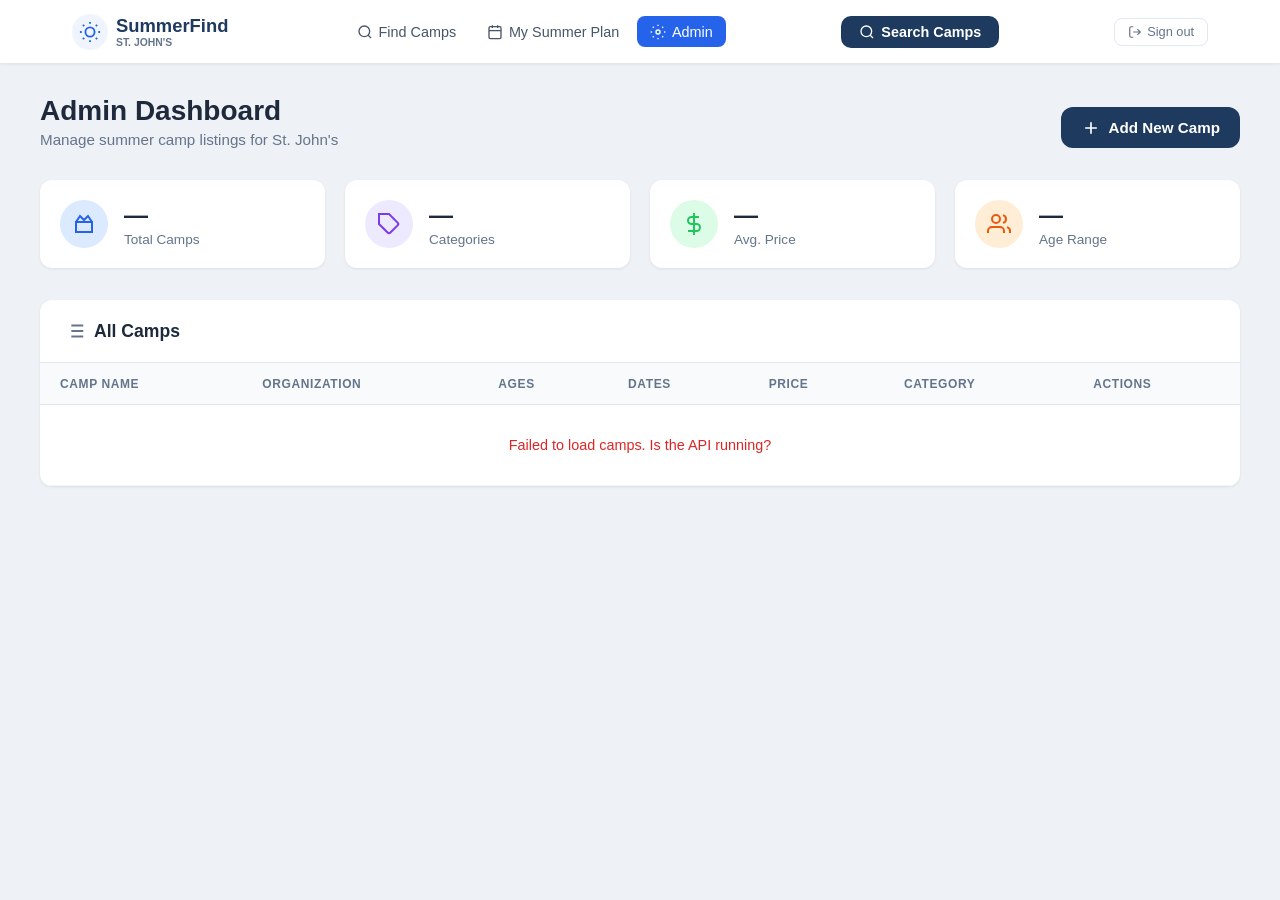
==== commit 851bfde4: "less secure" ====
--- a/frontend/admin-dashboard.html
+++ b/frontend/admin-dashboard.html
@@ -627,17 +627,8 @@
       document.getElementById('loginGate').classList.remove('hidden');
     };
 
-    /* Auto-login if key already in session */
-    (function () {
-      var saved = getAdminKey();
-      if (!saved) return; // show login gate
-      fetch(API_BASE + '/admin/ping', { headers: { 'X-Admin-Key': saved } })
-        .then(function (res) {
-          if (res.ok) { unlockDashboard(saved); }
-          else { sessionStorage.removeItem(KEY_STORAGE); /* stay on login gate */ }
-        })
-        .catch(function () { /* stay on login gate */ });
-    })();
+    /* Auth temporarily disabled — skip login gate */
+    unlockDashboard('');
 
     /* ── Modal helpers ── */
     function openModal(title) {
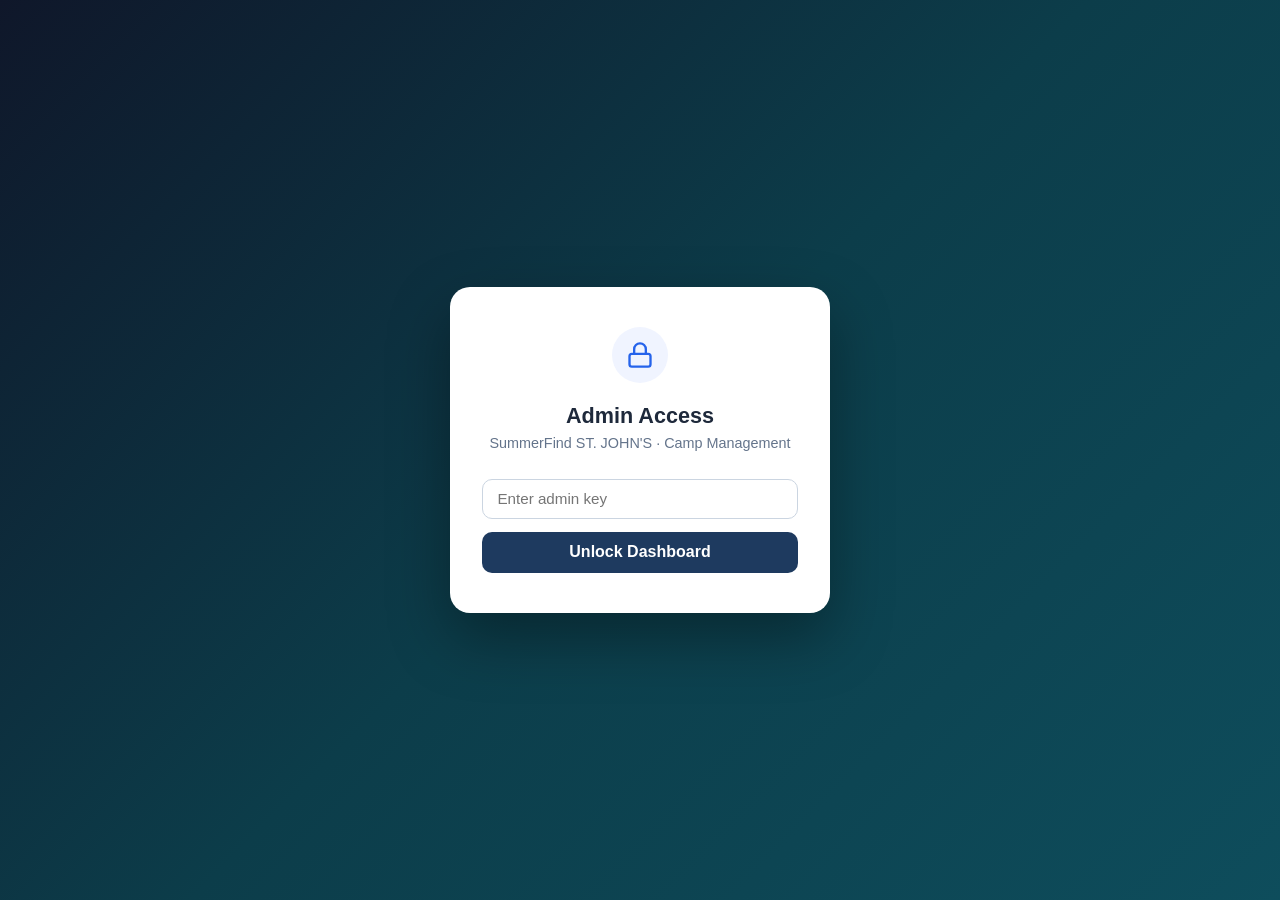
==== commit 6a536443: "re-enable admin key authentication Co-authored-by: Copilot <223556219+Copilot@users.noreply.github.c" ====
--- a/frontend/admin-dashboard.html
+++ b/frontend/admin-dashboard.html
@@ -627,8 +627,17 @@
       document.getElementById('loginGate').classList.remove('hidden');
     };
 
-    /* Auth temporarily disabled — skip login gate */
-    unlockDashboard('');
+    /* Auto-login if key already saved in session */
+    (function () {
+      var saved = getAdminKey();
+      if (!saved) return;
+      fetch(API_BASE + '/admin/ping', { headers: { 'X-Admin-Key': saved } })
+        .then(function (res) {
+          if (res.ok) { unlockDashboard(saved); }
+          else { sessionStorage.removeItem(KEY_STORAGE); }
+        })
+        .catch(function () { /* stay on login gate */ });
+    })();
 
     /* ── Modal helpers ── */
     function openModal(title) {
@@ -778,6 +787,9 @@
               '<td><strong>$' + price.toFixed(0) + '</strong></td>' +
               '<td><span class="category-badge">' + escapeHtml(catStr) + '</span></td>' +
               '<td><div class="action-btns">' +
+                '<button type="button" class="action-btn action-sessions" data-action="sessions" title="Manage Sessions" style="background:#eef2ff;color:#4f46e5;border-color:#c7d2fe;">' +
+                  '<svg viewBox="0 0 24 24" fill="none" stroke="currentColor" stroke-width="2"><rect x="3" y="4" width="18" height="18" rx="2"/><line x1="16" y1="2" x2="16" y2="6"/><line x1="8" y1="2" x2="8" y2="6"/><line x1="3" y1="10" x2="21" y2="10"/></svg>' +
+                '</button>' +
                 '<button type="button" class="action-btn action-edit" data-action="edit" title="Edit">' +
                   '<svg viewBox="0 0 24 24" fill="none" stroke="currentColor" stroke-width="2"><path d="M11 4H4a2 2 0 00-2 2v14a2 2 0 002 2h14a2 2 0 002-2v-7"/><path d="M18.5 2.5a2.121 2.121 0 013 3L12 15l-4 1 1-4 9.5-9.5z"/></svg>' +
                 '</button>' +
@@ -805,6 +817,8 @@
                     openModal('Edit Camp');
                     document.getElementById('modalSave').textContent = 'Save Changes';
                   });
+              } else if (action === 'sessions') {
+                openSessionManager(id);
               } else if (action === 'delete') {
                 if (!confirm('Delete this camp? This cannot be undone.')) return;
                 fetchApi('DELETE', API_BASE + '/camps/' + id)
@@ -835,6 +849,104 @@
     }
 
     loadList();
+
+    /* ── Session Manager Modal ── */
+    function openSessionManager(campId) {
+      fetch(API_BASE + '/camps/' + campId)
+        .then(function (r) { return r.json(); })
+        .then(function (camp) {
+          fetch(API_BASE + '/camps/' + campId + '/sessions')
+            .then(function (r) { return r.json(); })
+            .then(function (sessions) { showSessionManager(camp, sessions); });
+        });
+    }
+
+    function showSessionManager(camp, sessions) {
+      var existing = document.getElementById('sessionMgrModal');
+      if (existing) existing.remove();
+
+      function renderSessionRows(sess) {
+        if (!sess.length) return '<p style="color:#94a3b8;text-align:center;padding:1rem 0;">No sessions yet. Add one below.</p>';
+        return sess.map(function (s) {
+          return '<div style="display:flex;align-items:center;gap:0.5rem;padding:0.5rem 0;border-bottom:1px solid #f1f5f9;">' +
+            '<span style="flex:1;font-size:0.88rem;color:#1e293b;">' + escapeHtml(s.label || 'Week ' + s.week_number) + '</span>' +
+            '<span style="font-size:0.82rem;color:#64748b;min-width:80px;">' + escapeHtml((s.start_date || '').substring(0,10)) + '</span>' +
+            '<span style="font-size:0.82rem;color:#64748b;min-width:45px;">$' + (s.price_per_week || 0) + '</span>' +
+            '<button data-del-sid="' + s.id + '" style="background:none;border:none;color:#ef4444;cursor:pointer;font-size:1.1rem;padding:0 0.25rem;" title="Delete">&times;</button>' +
+          '</div>';
+        }).join('');
+      }
+
+      var modal = document.createElement('div');
+      modal.id = 'sessionMgrModal';
+      modal.style.cssText = 'position:fixed;inset:0;background:rgba(0,0,0,0.45);z-index:10000;display:flex;align-items:center;justify-content:center;';
+      modal.innerHTML =
+        '<div style="background:#fff;border-radius:14px;width:min(520px,94vw);max-height:85vh;overflow:auto;box-shadow:0 8px 32px rgba(0,0,0,0.18);">' +
+          '<div style="padding:1.25rem 1.5rem;border-bottom:1px solid #e2e8f0;display:flex;align-items:center;justify-content:space-between;">' +
+            '<h3 style="margin:0;font-size:1rem;color:#1e293b;">Sessions: ' + escapeHtml(camp.name) + '</h3>' +
+            '<button id="smClose" style="background:none;border:none;font-size:1.4rem;cursor:pointer;color:#94a3b8;">&times;</button>' +
+          '</div>' +
+          '<div style="padding:1rem 1.5rem;">' +
+            '<div id="smRows">' + renderSessionRows(sessions) + '</div>' +
+            '<div style="margin-top:1.25rem;padding-top:1rem;border-top:1px solid #e2e8f0;">' +
+              '<strong style="font-size:0.9rem;color:#1e293b;display:block;margin-bottom:0.75rem;">Add / Update Session</strong>' +
+              '<div style="display:grid;grid-template-columns:1fr 1fr;gap:0.5rem;">' +
+                '<div><label style="font-size:0.8rem;color:#64748b;display:block;margin-bottom:2px;">Week #</label><input id="smWkNum" type="number" min="1" placeholder="1" style="width:100%;padding:0.4rem 0.6rem;border:1px solid #e2e8f0;border-radius:6px;font-size:0.9rem;box-sizing:border-box;"></div>' +
+                '<div><label style="font-size:0.8rem;color:#64748b;display:block;margin-bottom:2px;">Label</label><input id="smLabel" type="text" placeholder="Week 1: Jun 29 - Jul 3" style="width:100%;padding:0.4rem 0.6rem;border:1px solid #e2e8f0;border-radius:6px;font-size:0.9rem;box-sizing:border-box;"></div>' +
+                '<div><label style="font-size:0.8rem;color:#64748b;display:block;margin-bottom:2px;">Start Date</label><input id="smStart" type="date" style="width:100%;padding:0.4rem 0.6rem;border:1px solid #e2e8f0;border-radius:6px;font-size:0.9rem;box-sizing:border-box;"></div>' +
+                '<div><label style="font-size:0.8rem;color:#64748b;display:block;margin-bottom:2px;">End Date</label><input id="smEnd" type="date" style="width:100%;padding:0.4rem 0.6rem;border:1px solid #e2e8f0;border-radius:6px;font-size:0.9rem;box-sizing:border-box;"></div>' +
+                '<div><label style="font-size:0.8rem;color:#64748b;display:block;margin-bottom:2px;">Price/week ($)</label><input id="smPrice" type="number" min="0" placeholder="250" style="width:100%;padding:0.4rem 0.6rem;border:1px solid #e2e8f0;border-radius:6px;font-size:0.9rem;box-sizing:border-box;"></div>' +
+              '</div>' +
+              '<div id="smMsg" style="margin-top:0.5rem;font-size:0.85rem;color:#dc2626;min-height:1.2em;"></div>' +
+              '<button id="smAdd" style="margin-top:0.5rem;padding:0.5rem 1.25rem;background:#1a5f4a;color:#fff;border:none;border-radius:8px;font-weight:600;cursor:pointer;">Add Session</button>' +
+            '</div>' +
+          '</div>' +
+        '</div>';
+
+      document.body.appendChild(modal);
+
+      function close() { modal.remove(); }
+      document.getElementById('smClose').onclick = close;
+      modal.addEventListener('click', function (e) { if (e.target === modal) close(); });
+
+      modal.addEventListener('click', function (e) {
+        var btn = e.target.closest('[data-del-sid]');
+        if (!btn) return;
+        var sid = parseInt(btn.getAttribute('data-del-sid'), 10);
+        if (!confirm('Delete this session?')) return;
+        fetchApi('DELETE', API_BASE + '/sessions/' + sid)
+          .then(function (r) {
+            if (!r.ok) throw new Error();
+            sessions = sessions.filter(function (s) { return s.id !== sid; });
+            document.getElementById('smRows').innerHTML = renderSessionRows(sessions);
+          });
+      });
+
+      document.getElementById('smAdd').onclick = function () {
+        var wk    = parseInt(document.getElementById('smWkNum').value, 10);
+        var label = document.getElementById('smLabel').value.trim();
+        var start = document.getElementById('smStart').value;
+        var end   = document.getElementById('smEnd').value;
+        var price = parseFloat(document.getElementById('smPrice').value) || null;
+        var msgEl = document.getElementById('smMsg');
+        if (!wk || !start || !end) { msgEl.textContent = 'Week #, Start Date and End Date are required.'; return; }
+        msgEl.textContent = '';
+        fetchApi('POST', API_BASE + '/camps/' + camp.id + '/sessions', {
+          week_number: wk, label: label || null, start_date: start, end_date: end, price_per_week: price
+        })
+          .then(function (r) {
+            return r.ok ? r.json() : r.json().then(function (j) { throw new Error(j.detail || 'Error'); });
+          })
+          .then(function (s) {
+            sessions = sessions.filter(function (x) { return x.week_number !== wk; });
+            sessions.push(s);
+            sessions.sort(function (a, b) { return a.week_number - b.week_number; });
+            document.getElementById('smRows').innerHTML = renderSessionRows(sessions);
+            ['smWkNum','smLabel','smStart','smEnd','smPrice'].forEach(function (id) { document.getElementById(id).value = ''; });
+          })
+          .catch(function (err) { msgEl.textContent = err.message; });
+      };
+    }
   </script>
 </body>
 </html>
